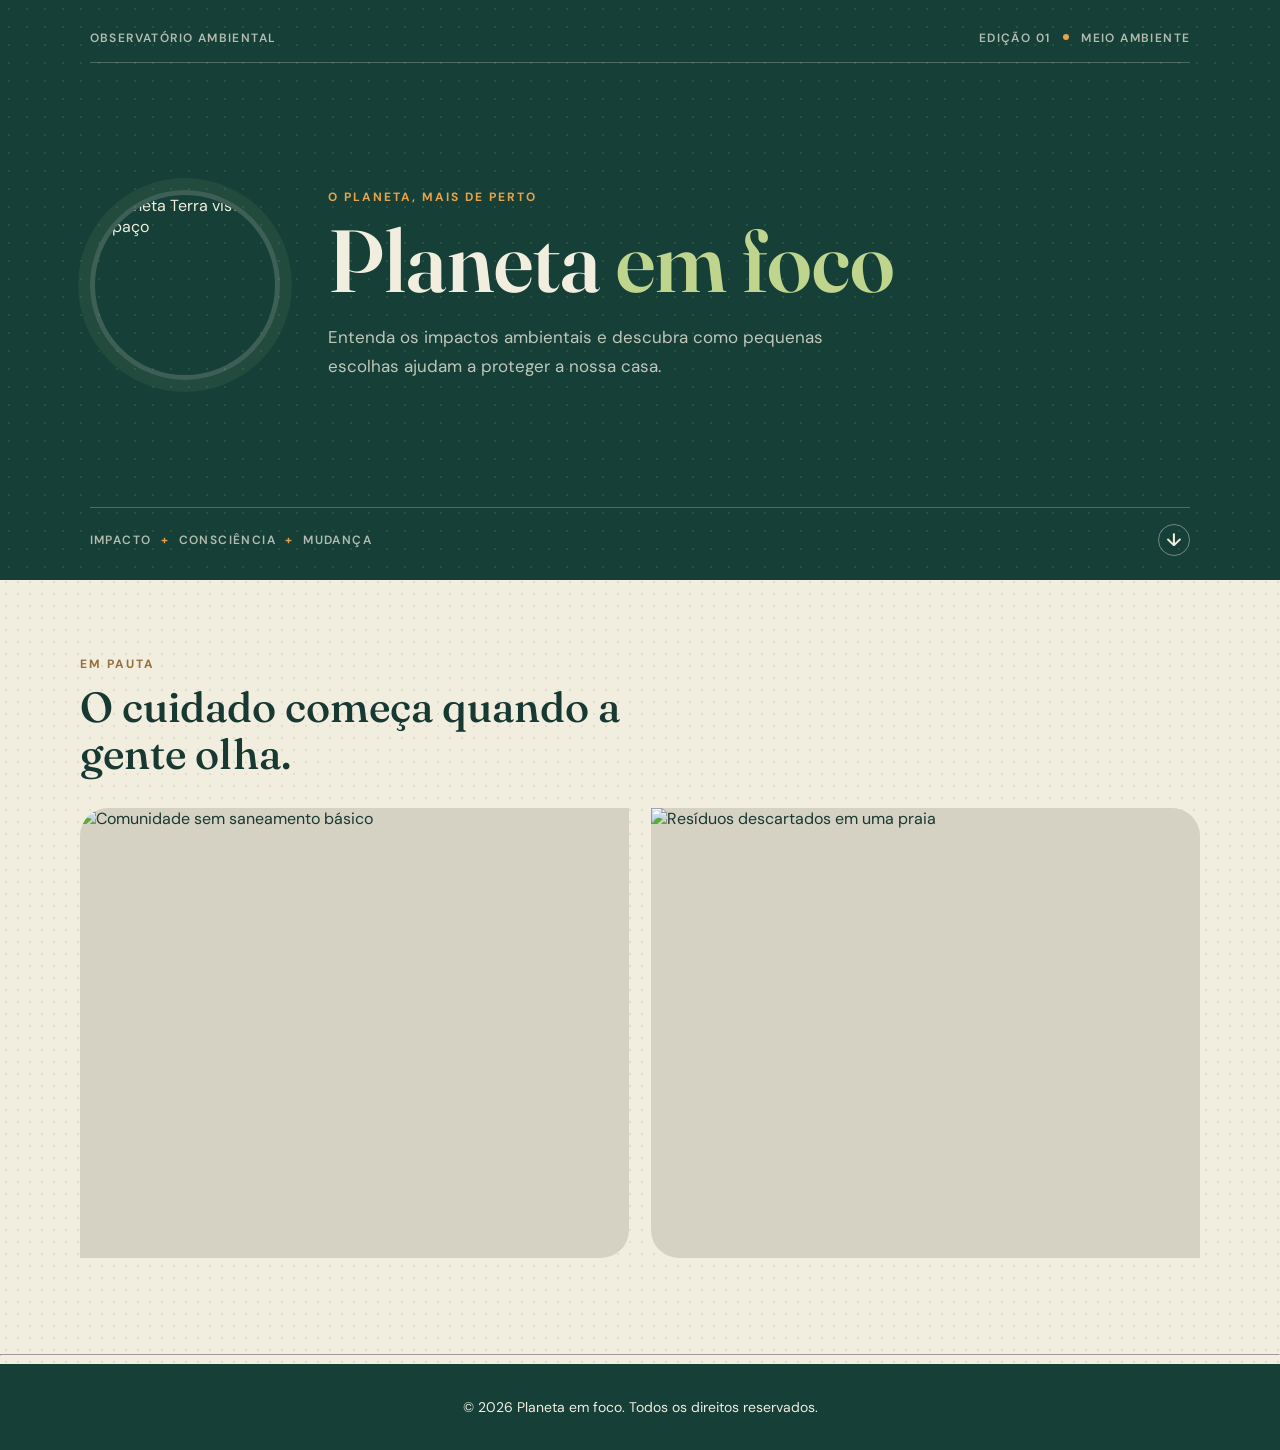
==== index.html @ b44905e6 "Add files via upload" ====
<!DOCTYPE html>
<html lang="pt-BR">
<head>
    <meta charset="UTF-8">
    <meta name="viewport" content="width=device-width, initial-scale=1.0">
    <link rel="preconnect" href="https://fonts.googleapis.com">
    <link rel="preconnect" href="https://fonts.gstatic.com" crossorigin>
    <link href="https://fonts.googleapis.com/css2?family=DM+Sans:wght@400;500;600;700&family=Fraunces:opsz,wght@9..144,500;9..144,600;9..144,700&display=swap" rel="stylesheet">
    <link rel="stylesheet" href="style.css">
    <title>Planeta em foco</title>
</head>
<body>
    <div class="container_body">
        <div class="hero-topline">
            <span>Observatório ambiental</span>
            <span>Edição 01 <i></i> Meio ambiente</span>
        </div>
        <div class="hero-heading">
            <img class="planet-icon" src="https://images.unsplash.com/photo-1614730321146-b6fa6a46bcb4?auto=format&fit=crop&w=400&q=85" alt="Planeta Terra visto do espaço">
            <div class="hero-copy">
                <p class="eyebrow">O planeta, mais de perto</p>
                <h1>Planeta <span>em foco</span></h1>
                <p class="hero-description">Entenda os impactos ambientais e descubra como pequenas escolhas ajudam a proteger a nossa casa.</p>
            </div>
        </div>
        <div class="hero-footer">
            <span>IMPACTO <b>+</b> CONSCIÊNCIA <b>+</b> MUDANÇA</span>
            <span class="scroll-cue">↓</span>
        </div>
    </div>
    <main>
      <section class="stories" aria-label="Temas ambientais">
        <div class="section-heading">
            <p class="eyebrow">Em pauta</p>
            <h2>O cuidado começa quando a gente olha.</h2>
        </div>
        <div class="imagem1">
        <figure class="image-card image-card--first" tabindex="0">
            <img src="img/pexels-tomfisk-5368119.jpg.jpeg" alt="Comunidade sem saneamento básico">
            <figcaption><span>01 / SANEAMENTO</span><strong>Infraestrutura também é saúde.</strong><span>Sem saneamento básico, comunidades ficam mais expostas à poluição e a doenças.</span></figcaption>
        </figure>
        <figure class="image-card image-card--second" tabindex="0">
            <img src="img/pexels-shardar-tarikul-islam-84327533-9090149.jpg.jpeg" alt="Resíduos descartados em uma praia">
            <figcaption><span>02 / RESÍDUOS</span><strong>O lixo não desaparece.</strong><span>Reduzir, reutilizar e reciclar ajuda a proteger os oceanos e a vida que depende deles.</span></figcaption>
        </figure>
        </div>
      </section>
    </main>
    <hr>
    <footer>
        <p>&copy; 2026 Planeta em foco. Todos os direitos reservados.</p>
    </footer>
</body>
</html>
---- style.css ----
:root {
    color-scheme: light;
    --paper: #f1eddf;
    --ink: #183832;
    --forest: #153f37;
    --leaf: #bfd48c;
    --sun: #e6a34b;
    --muted: #63736b;
}

* {
    box-sizing: border-box;
}

body {
    min-width: 320px;
    margin: 0;
    color: var(--ink);
    background-color: var(--paper);
    background-image: radial-gradient(rgba(42, 66, 51, 0.09) 0.7px, transparent 0.8px);
    background-size: 12px 12px;
    font-family: 'DM Sans', sans-serif;
}

.container_body {
    min-height: 580px;
    padding: 30px max(7vw, 32px) 24px;
    display: flex;
    flex-direction: column;
    justify-content: space-between;
    color: var(--paper);
    background-color: var(--forest);
    background-image: radial-gradient(rgba(191, 212, 140, 0.12) 0.8px, transparent 1px);
    background-size: 18px 18px;
}

.hero-topline,
.hero-footer {
    display: flex;
    justify-content: space-between;
    align-items: center;
    gap: 16px;
    color: rgba(241, 237, 223, 0.72);
    font-size: 12px;
    font-weight: 600;
    letter-spacing: 1.4px;
    text-transform: uppercase;
}

.hero-topline {
    padding-bottom: 16px;
    border-bottom: 1px solid rgba(241, 237, 223, 0.25);
}

.hero-topline i {
    display: inline-block;
    width: 6px;
    height: 6px;
    margin: 0 8px 2px;
    border-radius: 50%;
    background: var(--sun);
}

.hero-heading {
    width: min(100%, 1120px);
    margin: 40px auto;
    display: grid;
    grid-template-columns: 190px minmax(0, 1fr);
    align-items: center;
    gap: 48px;
}

.planet-icon {
    width: 190px;
    aspect-ratio: 1;
    border: 5px solid rgba(241, 237, 223, 0.18);
    border-radius: 50%;
    object-fit: cover;
    box-shadow: 0 0 0 12px rgba(191, 212, 140, 0.07);
}

.eyebrow {
    margin: 0 0 12px;
    color: var(--sun);
    font-size: 12px;
    font-weight: 700;
    letter-spacing: 2px;
    text-transform: uppercase;
}

.hero-copy h1 {
    margin: 0;
    font-family: 'Fraunces', Georgia, serif;
    font-size: 88px;
    font-weight: 600;
    line-height: 0.98;
}

.hero-copy h1 span {
    color: var(--leaf);
}

.hero-description {
    max-width: 530px;
    margin: 20px 0 0;
    color: rgba(241, 237, 223, 0.78);
    font-size: 17px;
    line-height: 1.7;
}

.hero-footer {
    padding-top: 16px;
    border-top: 1px solid rgba(241, 237, 223, 0.25);
}

.hero-footer b {
    padding: 0 5px;
    color: var(--sun);
}

.scroll-cue {
    display: grid;
    width: 32px;
    aspect-ratio: 1;
    place-items: center;
    border: 1px solid rgba(241, 237, 223, 0.42);
    border-radius: 50%;
    color: var(--paper);
    font-size: 18px;
}

.stories {
    width: min(100% - 64px, 1120px);
    margin: 0 auto;
    padding: 76px 0 88px;
}

.section-heading {
    max-width: 620px;
    margin-bottom: 30px;
}

.section-heading .eyebrow {
    color: #96703f;
}

.section-heading h2 {
    margin: 0;
    font-family: 'Fraunces', Georgia, serif;
    font-size: 42px;
    font-weight: 500;
    line-height: 1.12;
}

.imagem1 {
    display: grid;
    grid-template-columns: repeat(2, minmax(0, 1fr));
    gap: 22px;
}

.image-card {
    position: relative;
    min-width: 0;
    aspect-ratio: 1.22;
    margin: 0;
    overflow: hidden;
    border-radius: 28px 0;
    background: #d5d2c3;
    isolation: isolate;
}

.image-card--second {
    border-radius: 0 28px;
}

.image-card img {
    display: block;
    width: 100%;
    height: 100%;
    object-fit: cover;
    transition: transform 350ms ease, filter 350ms ease;
}

.image-card figcaption {
    position: absolute;
    inset: 0;
    display: flex;
    flex-direction: column;
    justify-content: flex-end;
    gap: 10px;
    padding: 30px;
    color: #fff;
    background: linear-gradient(180deg, transparent 15%, rgba(13, 38, 32, 0.9) 100%);
    opacity: 0;
    transform: translateY(12px);
    transition: opacity 250ms ease, transform 250ms ease;
}

.image-card figcaption span:first-child {
    color: var(--leaf);
    font-size: 11px;
    font-weight: 700;
    letter-spacing: 1.5px;
}

.image-card figcaption strong {
    font-family: 'Fraunces', Georgia, serif;
    font-size: 30px;
    font-weight: 500;
    line-height: 1.1;
}

.image-card figcaption span:last-child {
    max-width: 440px;
    font-size: 15px;
    line-height: 1.55;
}

.image-card:hover img,
.image-card:focus img {
    transform: scale(1.045);
    filter: brightness(0.72);
}

.image-card:hover figcaption,
.image-card:focus figcaption {
    opacity: 1;
    transform: translateY(0);
}

.image-card:focus-visible {
    outline: 3px solid var(--sun);
    outline-offset: 4px;
}

@media (max-width: 760px) {
    .container_body {
        min-height: 520px;
        padding: 24px;
    }

    .hero-heading {
        grid-template-columns: 120px minmax(0, 1fr);
        gap: 28px;
    }

    .planet-icon {
        width: 120px;
    }

    .hero-copy h1 {
        font-size: 58px;
    }

    .hero-description {
        font-size: 15px;
    }

    .stories {
        width: min(100% - 40px, 560px);
        padding: 56px 0;
    }

    .imagem1 {
        grid-template-columns: 1fr;
    }
}

@media (max-width: 480px) {
    .hero-topline,
    .hero-footer {
        font-size: 9px;
        letter-spacing: 0.8px;
    }

    .hero-topline {
        align-items: flex-start;
    }

    .hero-topline span:last-child {
        text-align: right;
    }

    .hero-heading {
        grid-template-columns: 1fr;
        justify-items: start;
        gap: 22px;
    }

    .planet-icon {
        width: 96px;
    }

    .hero-copy h1 {
        font-size: 52px;
    }

    .section-heading h2 {
        font-size: 34px;
    }

    .image-card figcaption {
        padding: 22px;
    }

    .image-card figcaption strong {
        font-size: 26px;
    }
}

@media (hover: none) {
    .image-card figcaption {
        opacity: 1;
        transform: none;
    }

    .image-card img {
        filter: brightness(0.78);
    }
}

@media (prefers-reduced-motion: reduce) {
    *,
    *::before,
    *::after {
        scroll-behavior: auto !important;
        transition-duration: 0.01ms !important;
    }
}

footer{
    text-align: center;
    padding: 20px 0;
    background-color: var(--forest);
    color: var(--paper);
    font-size: 14px;
}
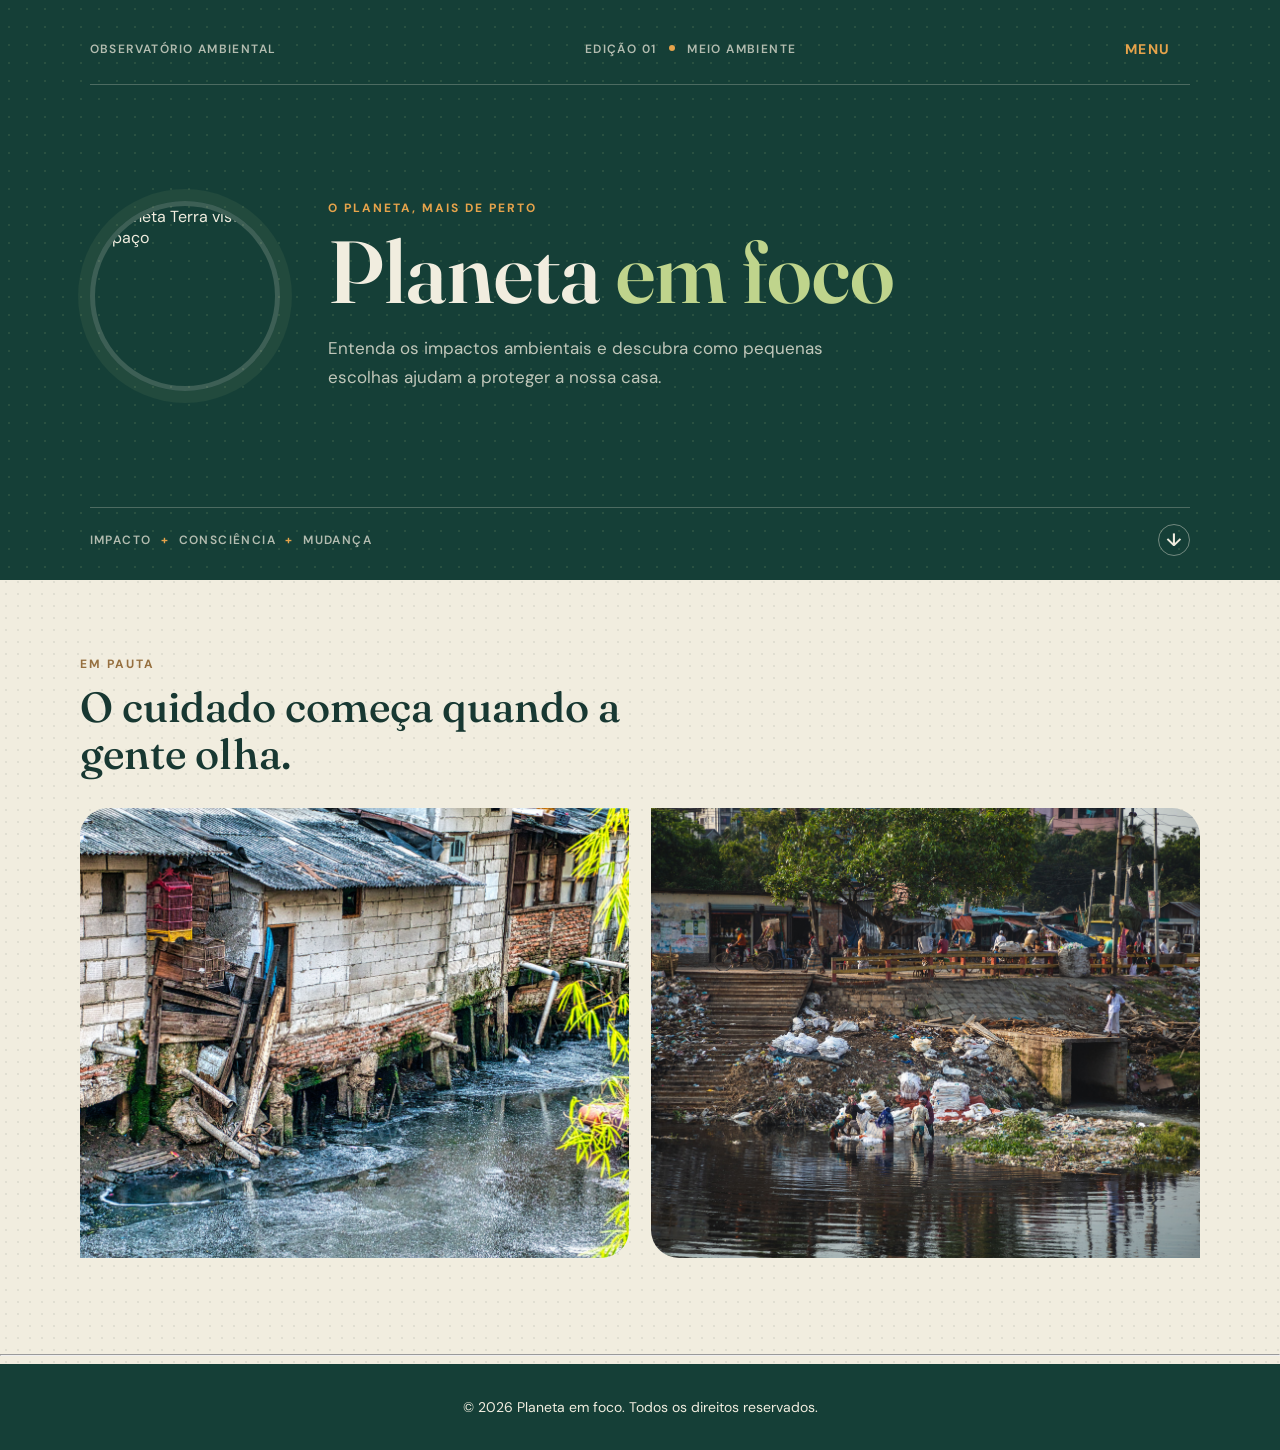
==== commit 332d357b: "Corrige estrutura do projeto" ====
--- a/index.html
+++ b/index.html
@@ -1,54 +1,70 @@
-<!DOCTYPE html>
-<html lang="pt-BR">
-<head>
-    <meta charset="UTF-8">
-    <meta name="viewport" content="width=device-width, initial-scale=1.0">
-    <link rel="preconnect" href="https://fonts.googleapis.com">
-    <link rel="preconnect" href="https://fonts.gstatic.com" crossorigin>
-    <link href="https://fonts.googleapis.com/css2?family=DM+Sans:wght@400;500;600;700&family=Fraunces:opsz,wght@9..144,500;9..144,600;9..144,700&display=swap" rel="stylesheet">
-    <link rel="stylesheet" href="style.css">
-    <title>Planeta em foco</title>
-</head>
-<body>
-    <div class="container_body">
-        <div class="hero-topline">
-            <span>Observatório ambiental</span>
-            <span>Edição 01 <i></i> Meio ambiente</span>
-        </div>
-        <div class="hero-heading">
-            <img class="planet-icon" src="https://images.unsplash.com/photo-1614730321146-b6fa6a46bcb4?auto=format&fit=crop&w=400&q=85" alt="Planeta Terra visto do espaço">
-            <div class="hero-copy">
-                <p class="eyebrow">O planeta, mais de perto</p>
-                <h1>Planeta <span>em foco</span></h1>
-                <p class="hero-description">Entenda os impactos ambientais e descubra como pequenas escolhas ajudam a proteger a nossa casa.</p>
-            </div>
-        </div>
-        <div class="hero-footer">
-            <span>IMPACTO <b>+</b> CONSCIÊNCIA <b>+</b> MUDANÇA</span>
-            <span class="scroll-cue">↓</span>
-        </div>
-    </div>
-    <main>
-      <section class="stories" aria-label="Temas ambientais">
-        <div class="section-heading">
-            <p class="eyebrow">Em pauta</p>
-            <h2>O cuidado começa quando a gente olha.</h2>
-        </div>
-        <div class="imagem1">
-        <figure class="image-card image-card--first" tabindex="0">
-            <img src="img/pexels-tomfisk-5368119.jpg.jpeg" alt="Comunidade sem saneamento básico">
-            <figcaption><span>01 / SANEAMENTO</span><strong>Infraestrutura também é saúde.</strong><span>Sem saneamento básico, comunidades ficam mais expostas à poluição e a doenças.</span></figcaption>
-        </figure>
-        <figure class="image-card image-card--second" tabindex="0">
-            <img src="img/pexels-shardar-tarikul-islam-84327533-9090149.jpg.jpeg" alt="Resíduos descartados em uma praia">
-            <figcaption><span>02 / RESÍDUOS</span><strong>O lixo não desaparece.</strong><span>Reduzir, reutilizar e reciclar ajuda a proteger os oceanos e a vida que depende deles.</span></figcaption>
-        </figure>
-        </div>
-      </section>
-    </main>
-    <hr>
-    <footer>
-        <p>&copy; 2026 Planeta em foco. Todos os direitos reservados.</p>
-    </footer>
-</body>
+<!DOCTYPE html>
+<html lang="pt-BR">
+<head>
+    <meta charset="UTF-8">
+    <meta name="viewport" content="width=device-width, initial-scale=1.0">
+    <link rel="preconnect" href="https://fonts.googleapis.com">
+    <link rel="preconnect" href="https://fonts.gstatic.com" crossorigin>
+    <link href="https://fonts.googleapis.com/css2?family=DM+Sans:wght@400;500;600;700&family=Fraunces:opsz,wght@9..144,500;9..144,600;9..144,700&display=swap" rel="stylesheet">
+    <link rel="stylesheet" href="css/style.css">
+    <title>Planeta em foco</title>
+</head>
+<body>
+    <div class="capa">
+        <div class="linha-superior">
+            <span>Observatório ambiental</span>
+            <span>Edição 01 <i></i> Meio ambiente</span>
+            <nav class="navegacao" aria-label="Navegação principal">
+                <details class="menu">
+                    <summary class="link-menu botao-menu">Menu</summary>
+                    <div class="opcoes-menu">
+                        <a class="link-menu" href="html/sobre-nos.html">Sobre nós</a>
+                        <a class="link-menu" href="html/projetos.html">Contato</a>
+                        <a class="link-menu" href="html/feitos.html">Feitos</a>
+                        <a class="link-menu" href="html/blog.html">Blog</a>
+                        <a class="link-menu" href="html/comoajudar.html">Como ajudar</a>
+                        <a class="link-menu" href="html/voluntario.html">Voluntarie-se</a>
+                        <a class="link-menu" href="html/campanhas.html">Campanhas</a>
+                        <a class="link-menu" href="html/galeria.html">Galeria</a>
+                        <a class="link-menu" href="html/contatos.html">Contatos</a>
+                    </div>
+                </details>
+            </nav>
+        </div>
+        <div class="destaque">
+            <img class="imagem-planeta" src="https://images.unsplash.com/photo-1614730321146-b6fa6a46bcb4?auto=format&fit=crop&w=400&q=85" alt="Planeta Terra visto do espaço">
+            <div class="texto-destaque">
+                <p class="subtitulo">O planeta, mais de perto</p>
+                <h1>Planeta <span>em foco</span></h1>
+                <p class="descricao">Entenda os impactos ambientais e descubra como pequenas escolhas ajudam a proteger a nossa casa.</p>
+            </div>
+        </div>
+        <div class="linha-inferior">
+            <span>IMPACTO <b>+</b> CONSCIÊNCIA <b>+</b> MUDANÇA</span>
+            <span class="seta-rolagem">↓</span>
+        </div>
+    </div>
+    <main>
+            <section class="temas" aria-label="Temas ambientais">
+                <div class="titulo-secao">
+                        <p class="subtitulo">Em pauta</p>
+            <h2>O cuidado começa quando a gente olha.</h2>
+        </div>
+        <div class="grade-imagens">
+        <figure class="cartao-imagem" tabindex="0">
+            <img src="img/pexels-tomfisk-5368119.jpg.jpeg" alt="Comunidade sem saneamento básico">
+            <figcaption><span>01 / SANEAMENTO</span><strong>Infraestrutura também é saúde.</strong><span>Sem saneamento básico, comunidades ficam mais expostas à poluição e a doenças.</span></figcaption>
+        </figure>
+        <figure class="cartao-imagem imagem-secundaria" tabindex="0">
+            <img src="img/pexels-shardar-tarikul-islam-84327533-9090149.jpg.jpeg" alt="Resíduos descartados em uma praia">
+            <figcaption><span>02 / RESÍDUOS</span><strong>O lixo não desaparece.</strong><span>Reduzir, reutilizar e reciclar ajuda a proteger os oceanos e a vida que depende deles.</span></figcaption>
+        </figure>
+        </div>
+      </section>
+    </main>
+    <hr>
+    <footer>
+        <p>&copy; 2026 Planeta em foco. Todos os direitos reservados.</p>
+    </footer>
+</body>
 </html>
--- a/css/style.css
+++ b/css/style.css
@@ -0,0 +1,412 @@
+:root {
+    color-scheme: light;
+    --paper: #f1eddf;
+    --ink: #183832;
+    --forest: #153f37;
+    --leaf: #bfd48c;
+    --sun: #e6a34b;
+    --muted: #63736b;
+}
+
+* {
+    box-sizing: border-box;
+}
+
+body {
+    min-width: 320px;
+    margin: 0;
+    color: var(--ink);
+    background-color: var(--paper);
+    background-image: radial-gradient(rgba(42, 66, 51, 0.09) 0.7px, transparent 0.8px);
+    background-size: 12px 12px;
+    font-family: 'DM Sans', sans-serif;
+}
+
+.capa {
+    min-height: 580px;
+    padding: 30px max(7vw, 32px) 24px;
+    display: flex;
+    flex-direction: column;
+    justify-content: space-between;
+    color: var(--paper);
+    background-color: var(--forest);
+    background-image: radial-gradient(rgba(191, 212, 140, 0.12) 0.8px, transparent 1px);
+    background-size: 18px 18px;
+}
+
+.linha-superior,
+.linha-inferior {
+    display: flex;
+    justify-content: space-between;
+    align-items: center;
+    gap: 16px;
+    color: rgba(241, 237, 223, 0.72);
+    font-size: 12px;
+    font-weight: 600;
+    letter-spacing: 1.4px;
+    text-transform: uppercase;
+}
+
+.linha-superior {
+    padding-bottom: 16px;
+    border-bottom: 1px solid rgba(241, 237, 223, 0.25);
+}
+
+.navegacao {
+    display: flex;
+    align-items: center;
+}
+
+.menu {
+    position: relative;
+}
+
+.botao-menu {
+    list-style: none;
+}
+
+.botao-menu::-webkit-details-marker {
+    display: none;
+}
+
+.opcoes-menu {
+    position: absolute;
+    top: 100%;
+    right: 0;
+    z-index: 5;
+    display: none;
+    min-width: 190px;
+    padding: 8px;
+    flex-direction: column;
+    background: var(--forest);
+    border: 1px solid rgba(241, 237, 223, 0.25);
+    box-shadow: 0 12px 28px rgba(0, 0, 0, 0.2);
+}
+
+.menu:hover .opcoes-menu,
+.menu:focus-within .opcoes-menu,
+.menu[open] .opcoes-menu {
+    display: flex;
+}
+
+.opcoes-menu .link-menu {
+    display: block;
+    padding: 10px 12px;
+    text-align: left;
+}
+
+.opcoes-menu .link-menu:hover,
+.opcoes-menu .link-menu:focus-visible {
+    background: rgba(241, 237, 223, 0.12);
+}
+
+.linha-superior i {
+    display: inline-block;
+    width: 6px;
+    height: 6px;
+    margin: 0 8px 2px;
+    border-radius: 50%;
+    background: var(--sun);
+}
+
+.destaque {
+    width: min(100%, 1120px);
+    margin: 40px auto;
+    display: grid;
+    grid-template-columns: 190px minmax(0, 1fr);
+    align-items: center;
+    gap: 48px;
+}
+
+.imagem-planeta {
+    width: 190px;
+    aspect-ratio: 1;
+    border: 5px solid rgba(241, 237, 223, 0.18);
+    border-radius: 50%;
+    object-fit: cover;
+    box-shadow: 0 0 0 12px rgba(191, 212, 140, 0.07);
+}
+
+.subtitulo {
+    margin: 0 0 12px;
+    color: var(--sun);
+    font-size: 12px;
+    font-weight: 700;
+    letter-spacing: 2px;
+    text-transform: uppercase;
+}
+
+.texto-destaque h1 {
+    margin: 0;
+    font-family: 'Fraunces', Georgia, serif;
+    font-size: 88px;
+    font-weight: 600;
+    line-height: 0.98;
+}
+
+.texto-destaque h1 span {
+    color: var(--leaf);
+}
+
+.descricao {
+    max-width: 530px;
+    margin: 20px 0 0;
+    color: rgba(241, 237, 223, 0.78);
+    font-size: 17px;
+    line-height: 1.7;
+}
+
+.linha-inferior {
+    padding-top: 16px;
+    border-top: 1px solid rgba(241, 237, 223, 0.25);
+}
+
+.linha-inferior b {
+    padding: 0 5px;
+    color: var(--sun);
+}
+
+.seta-rolagem {
+    display: grid;
+    width: 32px;
+    aspect-ratio: 1;
+    place-items: center;
+    border: 1px solid rgba(241, 237, 223, 0.42);
+    border-radius: 50%;
+    color: var(--paper);
+    font-size: 18px;
+}
+
+.temas {
+    width: min(100% - 64px, 1120px);
+    margin: 0 auto;
+    padding: 76px 0 88px;
+}
+
+.titulo-secao {
+    max-width: 620px;
+    margin-bottom: 30px;
+}
+
+.titulo-secao .subtitulo {
+    color: #96703f;
+}
+
+.titulo-secao h2 {
+    margin: 0;
+    font-family: 'Fraunces', Georgia, serif;
+    font-size: 42px;
+    font-weight: 500;
+    line-height: 1.12;
+}
+
+.texto-secao {
+    max-width: 620px;
+    color: var(--muted);
+    font-size: 16px;
+    line-height: 1.7;
+}
+
+.grade-imagens {
+    display: grid;
+    grid-template-columns: repeat(2, minmax(0, 1fr));
+    gap: 22px;
+}
+
+.cartao-imagem {
+    position: relative;
+    min-width: 0;
+    aspect-ratio: 1.22;
+    margin: 0;
+    overflow: hidden;
+    border-radius: 28px 0;
+    background: #d5d2c3;
+    isolation: isolate;
+}
+
+.imagem-secundaria {
+    border-radius: 0 28px;
+}
+
+.cartao-imagem img {
+    display: block;
+    width: 100%;
+    height: 100%;
+    object-fit: cover;
+    transition: transform 350ms ease, filter 350ms ease;
+}
+
+.cartao-imagem figcaption {
+    position: absolute;
+    inset: 0;
+    display: flex;
+    flex-direction: column;
+    justify-content: flex-end;
+    gap: 10px;
+    padding: 30px;
+    color: #fff;
+    background: linear-gradient(180deg, transparent 15%, rgba(13, 38, 32, 0.9) 100%);
+    opacity: 0;
+    transform: translateY(12px);
+    transition: opacity 250ms ease, transform 250ms ease;
+}
+
+.cartao-imagem figcaption span:first-child {
+    color: var(--leaf);
+    font-size: 11px;
+    font-weight: 700;
+    letter-spacing: 1.5px;
+}
+
+.cartao-imagem figcaption strong {
+    font-family: 'Fraunces', Georgia, serif;
+    font-size: 30px;
+    font-weight: 500;
+    line-height: 1.1;
+}
+
+.cartao-imagem figcaption span:last-child {
+    max-width: 440px;
+    font-size: 15px;
+    line-height: 1.55;
+}
+
+.cartao-imagem:hover img,
+.cartao-imagem:focus img {
+    transform: scale(1.045);
+    filter: brightness(0.72);
+}
+
+.cartao-imagem:hover figcaption,
+.cartao-imagem:focus figcaption {
+    opacity: 1;
+    transform: translateY(0);
+}
+
+.cartao-imagem:focus-visible {
+    outline: 3px solid var(--sun);
+    outline-offset: 4px;
+}
+
+@media (max-width: 760px) {
+    .capa {
+        min-height: 520px;
+        padding: 24px;
+    }
+
+    .destaque {
+        grid-template-columns: 120px minmax(0, 1fr);
+        gap: 28px;
+    }
+
+    .imagem-planeta {
+        width: 120px;
+    }
+
+    .texto-destaque h1 {
+        font-size: 58px;
+    }
+
+    .descricao {
+        font-size: 15px;
+    }
+
+    .temas {
+        width: min(100% - 40px, 560px);
+        padding: 56px 0;
+    }
+
+    .grade-imagens {
+        grid-template-columns: 1fr;
+    }
+}
+
+@media (max-width: 480px) {
+    .linha-superior,
+    .linha-inferior {
+        font-size: 9px;
+        letter-spacing: 0.8px;
+    }
+
+    .linha-superior {
+        align-items: flex-start;
+    }
+
+    .linha-superior span:last-child {
+        text-align: right;
+    }
+
+    .destaque {
+        grid-template-columns: 1fr;
+        justify-items: start;
+        gap: 22px;
+    }
+
+    .imagem-planeta {
+        width: 96px;
+    }
+
+    .texto-destaque h1 {
+        font-size: 52px;
+    }
+
+    .titulo-secao h2 {
+        font-size: 34px;
+    }
+
+    .cartao-imagem figcaption {
+        padding: 22px;
+    }
+
+    .cartao-imagem figcaption strong {
+        font-size: 26px;
+    }
+}
+
+@media (hover: none) {
+    .cartao-imagem figcaption {
+        opacity: 1;
+        transform: none;
+    }
+
+    .cartao-imagem img {
+        filter: brightness(0.78);
+    }
+}
+
+@media (prefers-reduced-motion: reduce) {
+    *,
+    *::before,
+    *::after {
+        scroll-behavior: auto !important;
+        transition-duration: 0.01ms !important;
+    }
+}
+
+footer{
+    text-align: center;
+    padding: 20px 0;
+    background-color: var(--forest);
+    color: var(--paper);
+    font-size: 14px;
+}
+
+.link-menu {
+    background-color: transparent;
+    color: var(--sun);
+    border: none;
+    padding: 10px 20px;
+    font-size: 14px;
+    font-weight: bold;
+    cursor: pointer;
+    border-radius: 4px;
+    text-decoration: none;
+    transition: background-color 0.3s ease;
+}
+
+.imagem-projeto-um {
+    width: 500px;
+    height: auto;
+    border-radius: 8px;
+    margin-bottom: 10px;
+}
